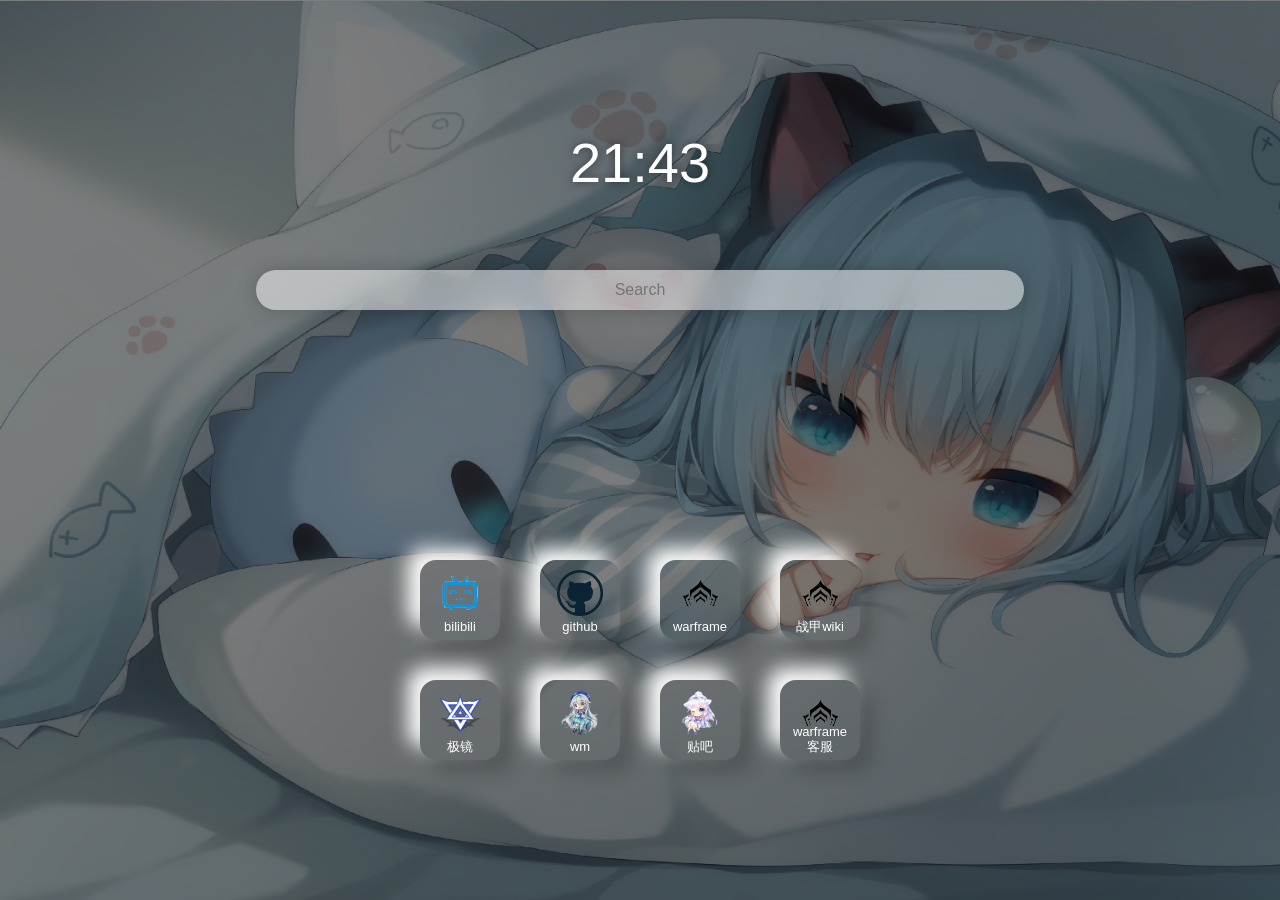
==== index.html @ eae4762b "Add files via upload" ====
<html lang="en"><head><meta http-equiv="Content-Type" content="text/html; charset=UTF-8">
    
    <meta name="viewport" content="width=device-width, initial-scale=1.0">
    <title>妖刀璇洛导航页</title>
    <link rel="stylesheet" href="./normalize.min.css">
    <script src="./js.cookie.min.js"></script>
    <script src="./jquery.min.js"></script></head>
    <link href="./index.css" rel="stylesheet"></head>
	<link rel="icon" href="1.ico">
  <body>
    <div id="wrap">
      <img id="bg" src="./wallpaper.jpg" alt="">
      <input id="search" placeholder="Search" autofocus="" autocomplete="off" required="">
      <div id="suggestions"></div>
	  <div id="time">璇洛导航页</div>
      <div id="cover"></div>
	  <div class="iconBackBoxAll">
          <a class="iconBackBox" href="https://www.bilibili.com/">
            <img src="bilibili.png" alt="">
            <!-- src是图片的地址，alt是图片无法显示时的文字 -->
            <div>
              <p><font size="2" color="white">bilibili</font></p>
            </div>
          </a>
          <a class="iconBackBox" href="https://github.com/">
            <img src="github.png" alt="">
            <div>
              <p><font size="2" color="white">github</font></p>
            </div>
          </a>
          <a class="iconBackBox" href="https://warframe.com">
            <img src="warframe.png" alt="">
            <div>
              <p><font size="2" color="white">warframe</font></p>
            </div>
          </a>
          <a class="iconBackBox" href="https://warframe.huijiwiki.com/wiki/Mainpage">
            <img src="warframe.png" alt="">
            <div>
              <p><font size="2" color="white">战甲wiki</font></p>
            </div>
          </a>
          <a class="iconBackBox" href="https://riven-im.vercel.app/">
            <img src="jijing.png" alt="">
            <div>
              <p><font size="2" color="white">极镜</font>
            </div>
          </a>
          <a class="iconBackBox" href="https://warframe.market/zh-hans/">
            <img src="wm.ico" alt="">
            <div>
              <p><font size="2" color="white">wm</font>
            </div>
          </a>
          <a class="iconBackBox" href="https://tieba.baidu.com">
            <img src="tieba.ico" alt="">
            <div>
              <p><font size="2" color="white">贴吧</font>
            </div>
          </a>
		  <a class="iconBackBox" href="https://www.warframe.com/zh-hans/zendesk">
            <img src="warframe.png" alt="">
            <div>
              <p><font size="2" color="white">warframe客服</font>
            </div>
          </a>
    </h2></div>
  <script src="./index.js"></script>

</body></html>
---- index.css ----
@font-face {
  font-family: "Tang Proxima Nova";
  src: url(7bc9ce4.otf);
  font-weight: normal;
  font-style: normal;
}

body,
input,
select,
textarea {
  font-family: "Proxima Nova", "Tang Proxima Nova", -apple-system,
    BlinkMacSystemFont, ".萍方-简", "Segoe UI", Roboto, Oxygen, Ubuntu,
    Cantarell, "Open Sans", "Helvetica Neue", sans-serif;
}

#bg {
  position: fixed;
  top: 0;
  left: 0;
  width: 100%;
  height: 100%;
  object-fit: cover;
  z-index: -999;
}

#search {
  position: fixed;
  text-align: center;
  margin: auto;
  left: 0;
  right: 0;
  top: 50%;
  font-size: 1em;
  width: 20em;
  line-height: 2.5em;
  background: rgba(255, 255, 255, 0.25);
  box-shadow: rgba(0, 0, 0, 0.2) 0 0 20px;
  overflow: hidden;
  color: white;
  border: none;
  border-radius: 3em;
  outline: none;
  backdrop-filter: blur(10px);
  transition: 0.5s;
}

#search:focus {
  top: 30%;
  width: 70%;
  background: rgba(255, 255, 255, 0.5);
  color: black;
}

#suggestions {
  position: fixed;
  left: 0;
  right: 0;
  margin: 0 auto;
  opacity: 0;
  visibility: hidden;
  top: 37%;
  width: 70%;
  color: white;
  transition: 0.3s;
}

#search:focus:valid ~ #suggestions {
  opacity: 1;
  visibility: visible;
}

#suggestions > div {
  background: transparent;
  margin: 0.5em 0;
  padding: 0 2em;
  line-height: 2em;
  height: 2em;
  background: rgba(255, 255, 255, 0.25);
  box-shadow: rgba(0, 0, 0, 0.2) 0 0 20px;
  text-shadow: rgba(0, 0, 0, 0.5) 0 0 10px;
  overflow: hidden;
  color: white;
  border: none;
  outline: none;
  border-radius: 0.3em;
  backdrop-filter: blur(10px);
}

#time {
  position: fixed;
  color: white;
  width: 100%;
  height: 1em;
  line-height: 1em;
  text-align: center;
  font-size: 5em;
  top: 30%;
  text-shadow: rgba(0, 0, 0, 0.5) 0 0 10px;
  transition: 0.5s;
}

#search:focus ~ #time {
  font-size: 3.5em;
  top: 15%;
}

#cover {
  position: fixed;
  width: 100%;
  height: 100%;
  object-fit: cover;
  z-index: -888;
  transition: 0.5s;
  background: radial-gradient(rgba(0, 0, 0, 0) 0%, rgba(0, 0, 0, 0.5) 100%),
    radial-gradient(rgba(0, 0, 0, 0) 33%, rgba(0, 0, 0, 0.3) 166%);
}

#search:focus ~ #cover {
  background: rgba(0, 0, 0, 0.5);
}

#tang-yan {
  position: fixed;
  width: 100%;
  text-align: center;
  color: white;
  top: 80%;
  transition: 0.5s;
  font-size: 0.9em;
  text-shadow: rgba(0, 0, 0, 0.5) 0 0 10px;
}

#search:focus ~ #tang-yan {
  top: 90%;
}

@media screen and (min-height: 800px) {
  #suggestions {
    top: 35%;
  }
}

@media screen and (min-width: 1080px) {
  #search:focus {
    width: 60%;
  }

  #suggestions {
    width: 55%;
  }
}

@media screen and (min-width: 1400px) {
  body {
    font-size: 18px;
  }

  #search:focus {
    width: 50%;
  }
  #suggestions {
    width: 45%;
  }
}
*{
  /* 清除所有的padding、margin和border */
  margin: 0;
  padding: 0;
  border: 0;
}
body {
  background-color: #EFEEEE;
  /* 长按鼠标并滑动的时候回选中框内的内容，这里禁止选中所有文本。 */
  -moz-user-select:none;/*火狐*/
  -webkit-user-select:none;/*webkit浏览器*/
  -ms-user-select:none;/*IE10*/
  -khtml-user-select:none;/*早期浏览器*/
  user-select:none;
}

.iconBackBoxAll {
  position: absolute;
  /* 横向居中 */
  left: 50%;
  margin-left: -240px;
  bottom: 0;
  width: 480px;
  height: 40%;
}
.iconBackBoxAll>a {
  background-color: inherit;
  position: relative;
  /* 使用左浮动来布局，如果您的网站入口不是8个，建议另外进行布局 */
  float: left;
  width: 80px;
  height: 80px;
  margin: 20px;
  border-radius: 20%;
  box-shadow: 12px 12px 20px rgba(0, 0, 0, 0.2),
   -12px -12px 20px rgba(255, 255, 255, 1);
  /* 小手手 */
  cursor: pointer;
  /* 动画，阴影过度，做出一个纸面下凹的效果。 */
  /* 参数：需要改变的样式（all是所有）  改变的时间  速度函数 */
  /* 注意注意注意！！！！
   * 这里必须填写速度函数，即便默认曲线就是ease，我也没搞清楚为啥。
   * 后面需要从外阴影过渡到内阴影。在测试的时候，如果不写速度函数曲线没有效果。
   * 其他样式，比如改变盒子宽高颜色没啥问题。希望有大佬帮忙解答一下原因。
   */
  transition: all .2s ease;
}
.iconBackBoxAll>a img {
  /* 图片定位 */
  position: absolute;
  width: 46px;
  height: 46px;
  top: 50%;
  margin-top: -30px;
  left: 50%;
  margin-left: -23px;
}
.iconBackBox>div {
  /* 文本定位 */
  position: absolute;
  width: 60px;
  bottom: 5px;
  left: 50%;
  margin-left: -30px;
  text-align: center;
}
.iconBackBox>div p {
  /* 文本样式 */
  color: #6B6B6B;
  font-size: 12px;
}

/*
 * 下面是关于网站入口的伪类选择器
 */

.iconBackBoxAll>a:hover {
  /* 这里改变盒子阴影 */
  /*
   * 四个参数：
   * 前两个是黑白阴影从外阴影过渡到没有阴影
   * 后连个是黑白阴影从没有阴影过渡到内阴影
   */
  box-shadow: 0px 0px 0px rgba(255, 255, 255, 1),
   0px 0px 0px rgba(255, 255, 255, 1),
  12px 12px 20px rgba(0, 0, 0, 0.2) inset,
   -12px -12px 20px rgba(255, 255, 255, 1) inset;
}
.iconBackBoxAll>a:active {
  /* 点击时改变样式，加深效果 */
   box-shadow: 10px 10px 30px rgba(0, 0, 0, 0.2) inset,
    -10px -10px 30px rgba(255, 255, 255, 1) inset;
}



/*# sourceMappingURL=[data-uri]*/
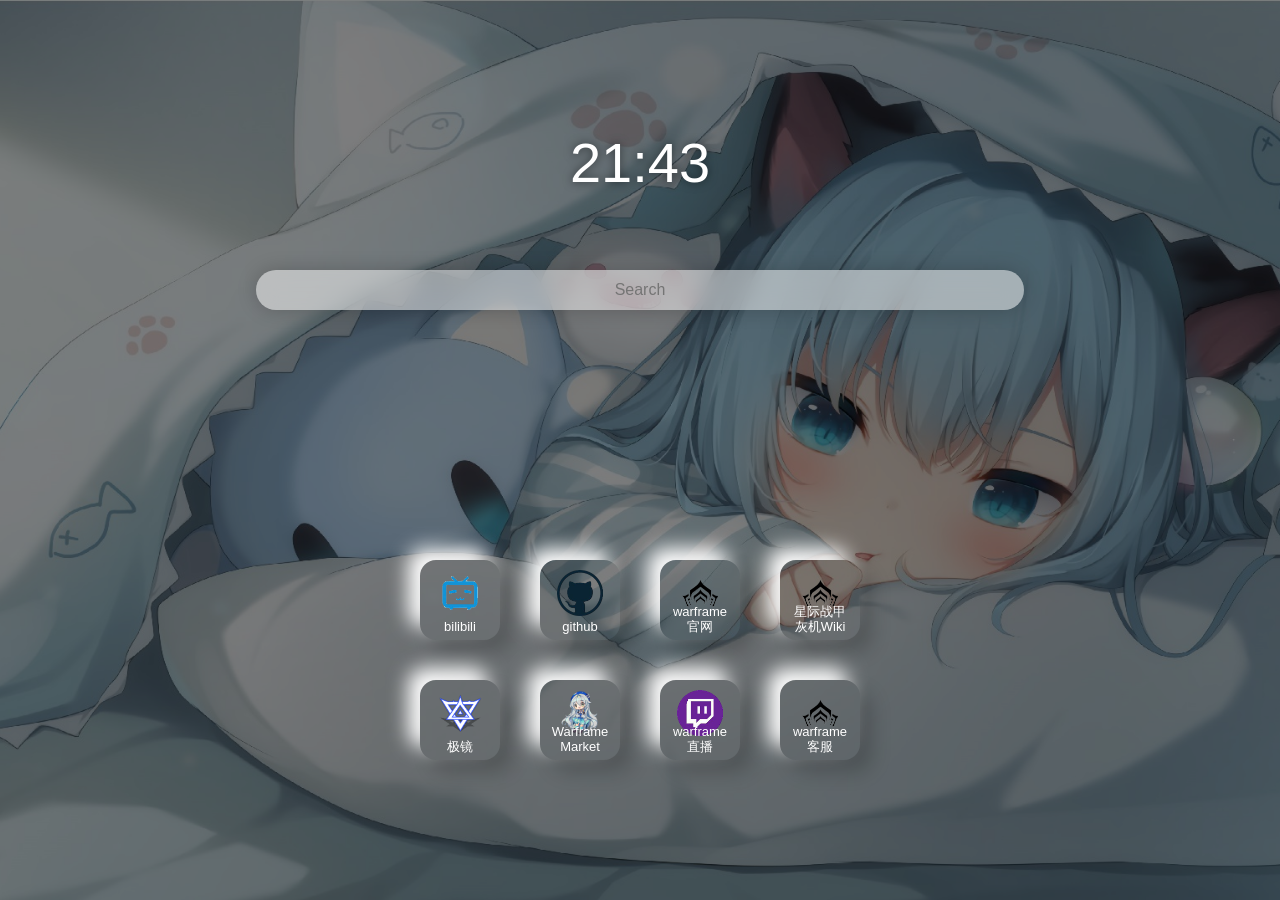
==== commit 5d9fc670: "Add files via upload" ====
--- a/index.html
+++ b/index.html
@@ -31,13 +31,13 @@
           <a class="iconBackBox" href="https://warframe.com">
             <img src="warframe.png" alt="">
             <div>
-              <p><font size="2" color="white">warframe</font></p>
+              <p><font size="2" color="white">warframe官网</font></p>
             </div>
           </a>
           <a class="iconBackBox" href="https://warframe.huijiwiki.com/wiki/Mainpage">
             <img src="warframe.png" alt="">
             <div>
-              <p><font size="2" color="white">战甲wiki</font></p>
+              <p><font size="2" color="white">星际战甲灰机Wiki</font></p>
             </div>
           </a>
           <a class="iconBackBox" href="https://riven-im.vercel.app/">
@@ -49,13 +49,13 @@
           <a class="iconBackBox" href="https://warframe.market/zh-hans/">
             <img src="wm.ico" alt="">
             <div>
-              <p><font size="2" color="white">wm</font>
+              <p><font size="2" color="white">Warframe Market</font>
             </div>
           </a>
-          <a class="iconBackBox" href="https://tieba.baidu.com">
-            <img src="tieba.ico" alt="">
+          <a class="iconBackBox" href=https://www.twitch.tv/warframe">
+            <img src="tw.jpg" alt="">
             <div>
-              <p><font size="2" color="white">贴吧</font>
+              <p><font size="2" color="white">warframe直播</font>
             </div>
           </a>
 		  <a class="iconBackBox" href="https://www.warframe.com/zh-hans/zendesk">
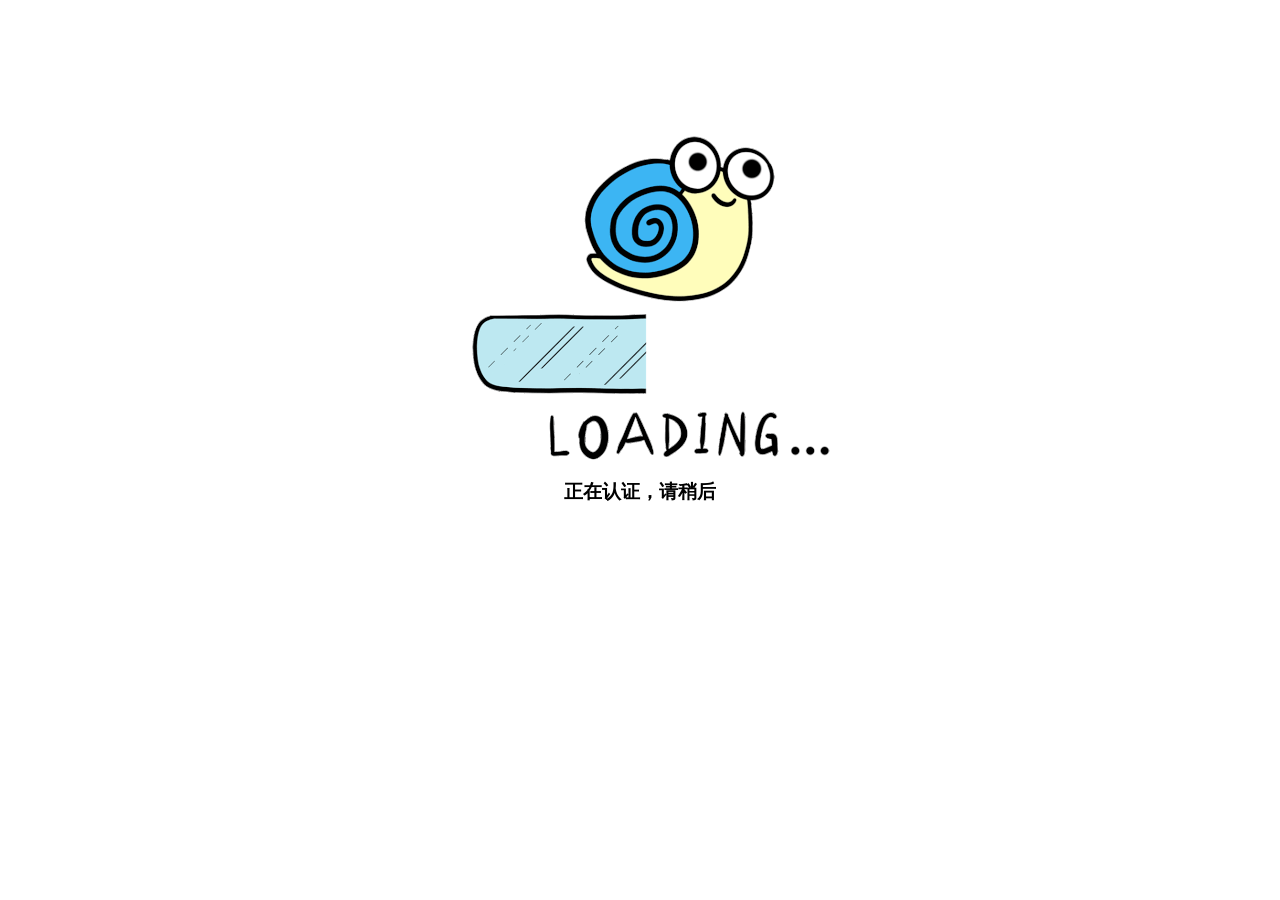
==== commit f3263e54: "Add files via upload" ====
--- a/index.html
+++ b/index.html
@@ -1,70 +1,34 @@
-<html lang="en"><head><meta http-equiv="Content-Type" content="text/html; charset=UTF-8">
-    
-    <meta name="viewport" content="width=device-width, initial-scale=1.0">
-    <title>妖刀璇洛导航页</title>
-    <link rel="stylesheet" href="./normalize.min.css">
-    <script src="./js.cookie.min.js"></script>
-    <script src="./jquery.min.js"></script></head>
-    <link href="./index.css" rel="stylesheet"></head>
-	<link rel="icon" href="1.ico">
-  <body>
-    <div id="wrap">
-      <img id="bg" src="./wallpaper.jpg" alt="">
-      <input id="search" placeholder="Search" autofocus="" autocomplete="off" required="">
-      <div id="suggestions"></div>
-	  <div id="time">璇洛导航页</div>
-      <div id="cover"></div>
-	  <div class="iconBackBoxAll">
-          <a class="iconBackBox" href="https://www.bilibili.com/">
-            <img src="bilibili.png" alt="">
-            <!-- src是图片的地址，alt是图片无法显示时的文字 -->
-            <div>
-              <p><font size="2" color="white">bilibili</font></p>
-            </div>
-          </a>
-          <a class="iconBackBox" href="https://github.com/">
-            <img src="github.png" alt="">
-            <div>
-              <p><font size="2" color="white">github</font></p>
-            </div>
-          </a>
-          <a class="iconBackBox" href="https://warframe.com">
-            <img src="warframe.png" alt="">
-            <div>
-              <p><font size="2" color="white">warframe官网</font></p>
-            </div>
-          </a>
-          <a class="iconBackBox" href="https://warframe.huijiwiki.com/wiki/Mainpage">
-            <img src="warframe.png" alt="">
-            <div>
-              <p><font size="2" color="white">星际战甲灰机Wiki</font></p>
-            </div>
-          </a>
-          <a class="iconBackBox" href="https://riven-im.vercel.app/">
-            <img src="jijing.png" alt="">
-            <div>
-              <p><font size="2" color="white">极镜</font>
-            </div>
-          </a>
-          <a class="iconBackBox" href="https://warframe.market/zh-hans/">
-            <img src="wm.ico" alt="">
-            <div>
-              <p><font size="2" color="white">Warframe Market</font>
-            </div>
-          </a>
-          <a class="iconBackBox" href=https://www.twitch.tv/warframe">
-            <img src="tw.jpg" alt="">
-            <div>
-              <p><font size="2" color="white">warframe直播</font>
-            </div>
-          </a>
-		  <a class="iconBackBox" href="https://www.warframe.com/zh-hans/zendesk">
-            <img src="warframe.png" alt="">
-            <div>
-              <p><font size="2" color="white">warframe客服</font>
-            </div>
-          </a>
-    </h2></div>
-  <script src="./index.js"></script>
-
-</body></html>+<!DOCTYPE html>
+<html lang="en">
+
+<head>
+    <meta charset="UTF-8">
+    <meta http-equiv="X-UA-Compatible" content="IE=edge">
+    <meta name="viewport" content="width=device-width, initial-scale=1.0">
+    <title>导航页认证</title><div id="wifi-loader">
+	<link rel="stylesheet" href="./test.css">
+<style>
+
+</style>
+<head>
+</body>
+    <div class="center">
+    <img src="gif.gif" />
+    </div>
+</body>
+	 <div class="center">
+    <h3>正在认证，请稍后<h3>
+    </div>
+</body>
+<script>  
+function JumpToURL(){  
+  location='http://www.xuanluo.fun:800';  
+}  
+setTimeout('JumpToURL()',5000);  
+</script>   
+</html>
+
+
+            
+
+            
--- a/test.css
+++ b/test.css
@@ -0,0 +1,7 @@
+.center{
+            display: flex;
+            justify-content: center;
+            align-items: center;
+}
+
+ 
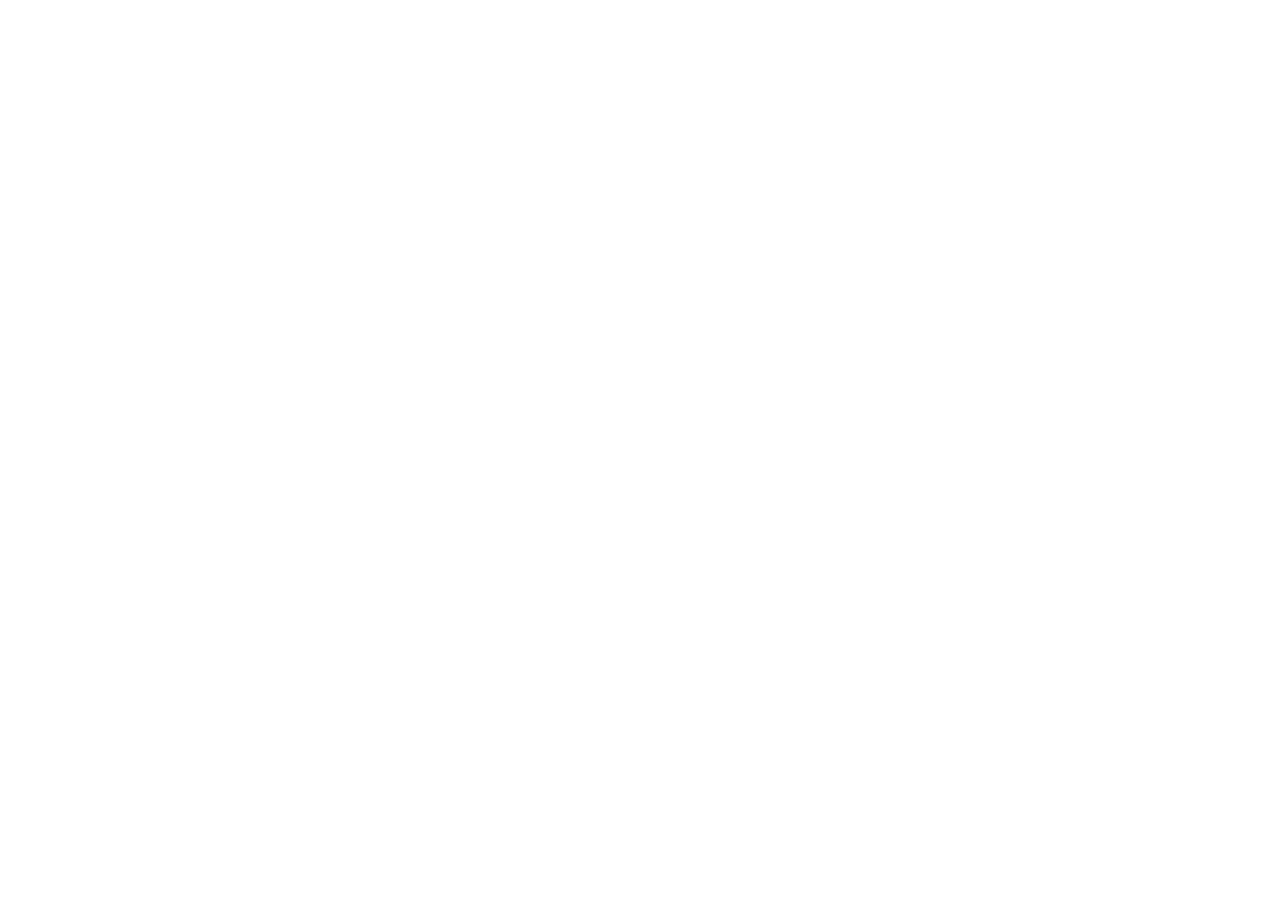
==== commit 8044e0b1: "Update index.html" ====
--- a/index.html
+++ b/index.html
@@ -24,11 +24,11 @@
 function JumpToURL(){  
   location='http://www.xuanluo.fun:800';  
 }  
-setTimeout('JumpToURL()',5000);  
+setTimeout('JumpToURL()',1000);  
 </script>   
 </html>
 
 
             
 
-            +            
